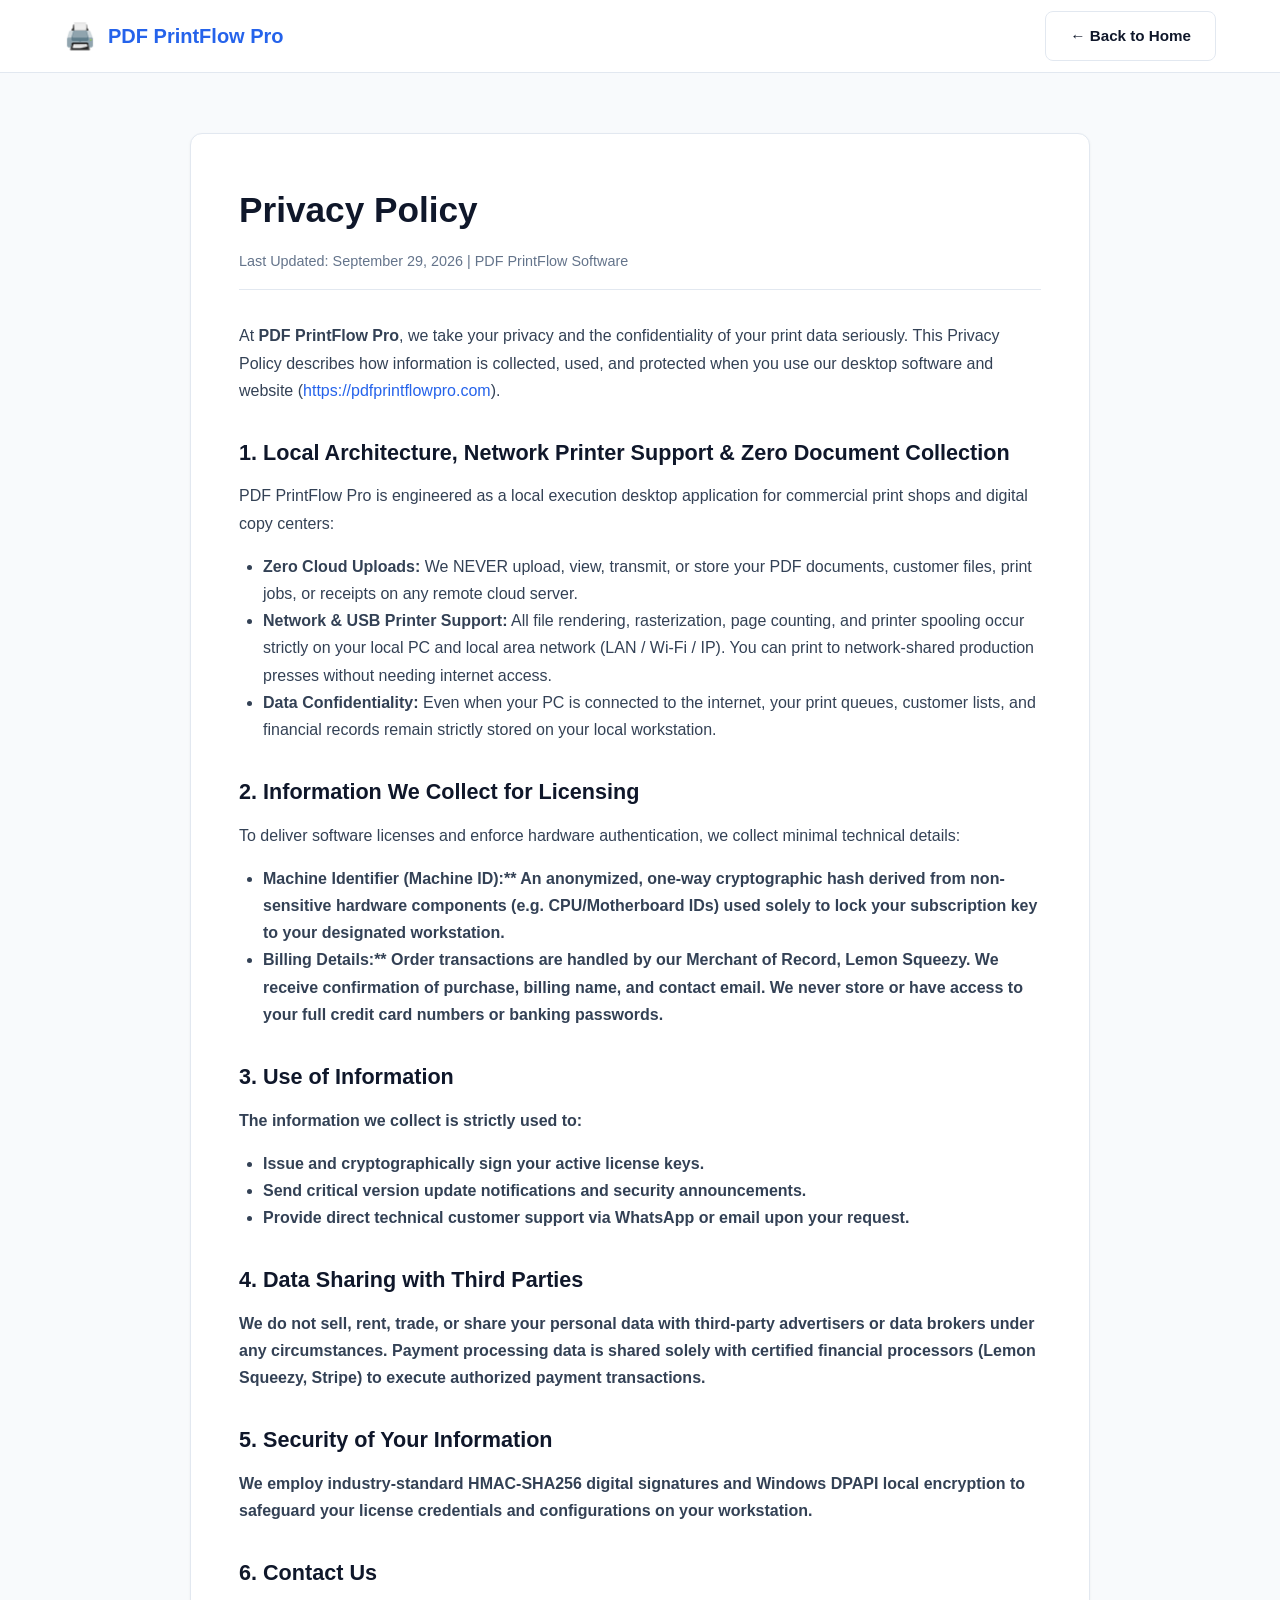
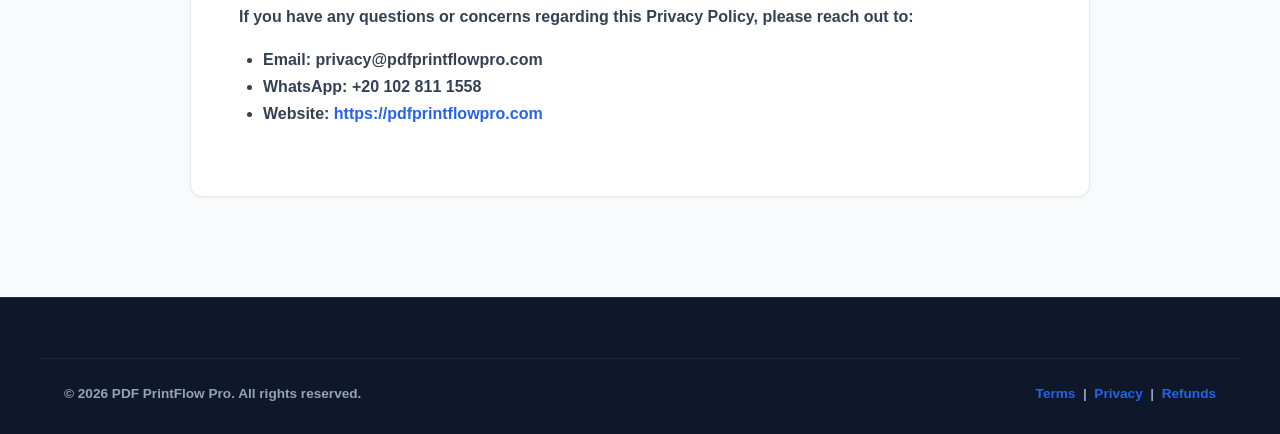
==== privacy.html @ ec48138c "Add files via upload" ====
<!DOCTYPE html>
<html lang="en">
<head>
    <meta charset="UTF-8">
    <meta name="viewport" content="width=device-width, initial-scale=1.0">
    <title>Privacy Policy - PDF PrintFlow Pro</title>
    <link rel="stylesheet" href="style.css">
    <link rel="icon" type="image/x-icon" href="Assets/app_icon.ico">
</head>
<body>

    <header class="header">
        <div class="container navbar">
            <a href="index.html" class="brand">
                <span class="brand-icon">🖨️</span>
                <span>PDF PrintFlow Pro</span>
            </a>
            <div class="nav-actions">
                <a href="index.html" class="btn btn-outline">← Back to Home</a>
            </div>
        </div>
    </header>

    <main class="legal-page">
        <div class="container">
            <div class="legal-box">
                <h1>Privacy Policy</h1>
                <div class="meta-date">Last Updated: September 29, 2026 | PDF PrintFlow Software</div>

                <p>At <strong>PDF PrintFlow Pro</strong>, we take your privacy and the confidentiality of your print data seriously. This Privacy Policy describes how information is collected, used, and protected when you use our desktop software and website (<a href="https://pdfprintflowpro.com">https://pdfprintflowpro.com</a>).</p>

                <h2>1. Local Architecture, Network Printer Support & Zero Document Collection</h2>
                <p>PDF PrintFlow Pro is engineered as a local execution desktop application for commercial print shops and digital copy centers:</p>
                <ul>
                    <li><strong>Zero Cloud Uploads:</strong> We NEVER upload, view, transmit, or store your PDF documents, customer files, print jobs, or receipts on any remote cloud server.</li>
                    <li><strong>Network & USB Printer Support:</strong> All file rendering, rasterization, page counting, and printer spooling occur strictly on your local PC and local area network (LAN / Wi-Fi / IP). You can print to network-shared production presses without needing internet access.</li>
                    <li><strong>Data Confidentiality:</strong> Even when your PC is connected to the internet, your print queues, customer lists, and financial records remain strictly stored on your local workstation.</li>
                </ul>

                <h2>2. Information We Collect for Licensing</h2>
                <p>To deliver software licenses and enforce hardware authentication, we collect minimal technical details:</p>
                <ul>
                    <li><strong>Machine Identifier (Machine ID):** An anonymized, one-way cryptographic hash derived from non-sensitive hardware components (e.g. CPU/Motherboard IDs) used solely to lock your subscription key to your designated workstation.</li>
                    <li><strong>Billing Details:** Order transactions are handled by our Merchant of Record, <strong>Lemon Squeezy</strong>. We receive confirmation of purchase, billing name, and contact email. We never store or have access to your full credit card numbers or banking passwords.</li>
                </ul>

                <h2>3. Use of Information</h2>
                <p>The information we collect is strictly used to:</p>
                <ul>
                    <li>Issue and cryptographically sign your active license keys.</li>
                    <li>Send critical version update notifications and security announcements.</li>
                    <li>Provide direct technical customer support via WhatsApp or email upon your request.</li>
                </ul>

                <h2>4. Data Sharing with Third Parties</h2>
                <p>We do not sell, rent, trade, or share your personal data with third-party advertisers or data brokers under any circumstances. Payment processing data is shared solely with certified financial processors (Lemon Squeezy, Stripe) to execute authorized payment transactions.</p>

                <h2>5. Security of Your Information</h2>
                <p>We employ industry-standard HMAC-SHA256 digital signatures and Windows DPAPI local encryption to safeguard your license credentials and configurations on your workstation.</p>

                <h2>6. Contact Us</h2>
                <p>If you have any questions or concerns regarding this Privacy Policy, please reach out to:</p>
                <ul>
                    <li><strong>Email:</strong> privacy@pdfprintflowpro.com</li>
                    <li><strong>WhatsApp:</strong> +20 102 811 1558</li>
                    <li><strong>Website:</strong> <a href="https://pdfprintflowpro.com">https://pdfprintflowpro.com</a></li>
                </ul>
            </div>
        </div>
    </main>

    <footer class="footer">
        <div class="container footer-bottom">
            <div>© 2026 PDF PrintFlow Pro. All rights reserved.</div>
            <div>
                <a href="terms.html">Terms</a> &nbsp;|&nbsp; 
                <a href="privacy.html">Privacy</a> &nbsp;|&nbsp; 
                <a href="refund.html">Refunds</a>
            </div>
        </div>
    </footer>

</body>
</html>
---- style.css ----
:root {
    --primary: #2563eb;
    --primary-dark: #1d4ed8;
    --primary-light: #eff6ff;
    --secondary: #0f172a;
    --accent: #10b981;
    --accent-dark: #059669;
    --text-main: #0f172a;
    --text-muted: #64748b;
    --border-color: #e2e8f0;
    --bg-light: #f8fafc;
    --card-bg: #ffffff;
    --shadow-sm: 0 1px 3px rgba(0, 0, 0, 0.05);
    --shadow-md: 0 4px 6px -1px rgba(0, 0, 0, 0.08), 0 2px 4px -2px rgba(0, 0, 0, 0.05);
    --shadow-xl: 0 20px 25px -5px rgba(0, 0, 0, 0.08), 0 8px 10px -6px rgba(0, 0, 0, 0.04);
    --radius-sm: 8px;
    --radius-md: 12px;
    --radius-lg: 20px;
    --transition: all 0.25s ease-in-out;
}

* {
    box-sizing: border-box;
    margin: 0;
    padding: 0;
}

body {
    font-family: -apple-system, BlinkMacSystemFont, "Segoe UI", Roboto, "Helvetica Neue", Arial, sans-serif;
    color: var(--text-main);
    background-color: var(--bg-light);
    line-height: 1.6;
    overflow-x: hidden;
}

html[lang="ar"] body {
    font-family: "Segoe UI", Tahoma, Geneva, Verdana, sans-serif;
    direction: rtl;
    text-align: right;
}

a {
    color: var(--primary);
    text-decoration: none;
    transition: var(--transition);
}

a:hover {
    color: var(--primary-dark);
}

.container {
    max-width: 1200px;
    margin: 0 auto;
    padding: 0 24px;
}

/* Header & Nav */
.header {
    position: sticky;
    top: 0;
    z-index: 1000;
    background: rgba(255, 255, 255, 0.92);
    backdrop-filter: blur(12px);
    border-bottom: 1px solid var(--border-color);
}

.navbar {
    display: flex;
    justify-content: space-between;
    align-items: center;
    height: 72px;
}

.brand {
    display: flex;
    align-items: center;
    gap: 12px;
    font-weight: 800;
    font-size: 1.25rem;
    color: var(--secondary);
}

.brand-icon {
    font-size: 1.6rem;
}

.brand span {
    color: var(--primary);
}

.nav-links {
    display: flex;
    align-items: center;
    gap: 28px;
    list-style: none;
}

.nav-links a {
    color: #475569;
    font-weight: 600;
    font-size: 0.95rem;
}

.nav-links a:hover {
    color: var(--primary);
}

.nav-actions {
    display: flex;
    align-items: center;
    gap: 16px;
}

.lang-btn {
    background: var(--bg-light);
    border: 1px solid var(--border-color);
    padding: 8px 14px;
    border-radius: var(--radius-sm);
    font-size: 0.9rem;
    font-weight: 600;
    cursor: pointer;
    transition: var(--transition);
    display: flex;
    align-items: center;
    gap: 6px;
}

.lang-btn:hover {
    background: #e2e8f0;
}

/* Buttons */
.btn {
    display: inline-flex;
    align-items: center;
    justify-content: center;
    gap: 8px;
    padding: 12px 24px;
    font-size: 0.95rem;
    font-weight: 700;
    border-radius: var(--radius-sm);
    cursor: pointer;
    border: none;
    transition: var(--transition);
    text-align: center;
}

.btn-primary {
    background: var(--primary);
    color: #ffffff !important;
    box-shadow: 0 4px 14px rgba(37, 99, 235, 0.35);
}

.btn-primary:hover {
    background: var(--primary-dark);
    transform: translateY(-1px);
    box-shadow: 0 6px 18px rgba(37, 99, 235, 0.45);
}

.btn-success {
    background: var(--accent);
    color: #ffffff !important;
}

.btn-success:hover {
    background: var(--accent-dark);
}

.btn-outline {
    background: transparent;
    border: 1px solid var(--border-color);
    color: var(--text-main);
}

.btn-outline:hover {
    background: #f1f5f9;
}

.btn-lg {
    padding: 16px 32px;
    font-size: 1.05rem;
    border-radius: var(--radius-md);
}

/* Hero Section */
.hero {
    padding: 72px 0 60px;
    text-align: center;
    position: relative;
}

.hero-badge {
    display: inline-flex;
    align-items: center;
    gap: 8px;
    background: var(--primary-light);
    color: var(--primary);
    border: 1px solid #bfdbfe;
    padding: 6px 16px;
    border-radius: 9999px;
    font-size: 0.85rem;
    font-weight: 700;
    margin-bottom: 24px;
}

.hero h1 {
    font-size: 3.2rem;
    line-height: 1.15;
    font-weight: 900;
    color: var(--secondary);
    max-width: 900px;
    margin: 0 auto 20px;
    letter-spacing: -0.02em;
}

.hero h1 span {
    background: linear-gradient(135deg, #2563eb, #1d4ed8);
    -webkit-background-clip: text;
    -webkit-text-fill-color: transparent;
}

.hero-subtitle {
    font-size: 1.25rem;
    color: var(--text-muted);
    max-width: 740px;
    margin: 0 auto 36px;
}

.hero-cta {
    display: flex;
    justify-content: center;
    align-items: center;
    gap: 16px;
    margin-bottom: 30px;
    flex-wrap: wrap;
}

.trust-badges {
    display: flex;
    justify-content: center;
    align-items: center;
    gap: 24px;
    font-size: 0.88rem;
    color: #475569;
    flex-wrap: wrap;
}

.trust-item {
    display: flex;
    align-items: center;
    gap: 6px;
}

/* App Mockup Preview */
.mockup-wrapper {
    margin-top: 50px;
    position: relative;
    border-radius: var(--radius-lg);
    box-shadow: var(--shadow-xl);
    border: 1px solid var(--border-color);
    background: #0f172a;
    overflow: hidden;
}

.mockup-header {
    background: #1e293b;
    padding: 12px 18px;
    display: flex;
    align-items: center;
    gap: 8px;
    border-bottom: 1px solid #334155;
}

.circle {
    width: 11px;
    height: 11px;
    border-radius: 50%;
}
.circle.red { background: #ef4444; }
.circle.yellow { background: #f59e0b; }
.circle.green { background: #10b981; }

.mockup-title {
    color: #94a3b8;
    font-size: 0.82rem;
    font-weight: 600;
    margin-left: 8px;
}

.mockup-body {
    background: #090d16;
    padding: 24px;
    color: #e2e8f0;
}

.mockup-stats {
    display: grid;
    grid-template-columns: repeat(4, 1fr);
    gap: 16px;
    margin-bottom: 20px;
}

.stat-box {
    background: #1e293b;
    border: 1px solid #334155;
    border-radius: var(--radius-sm);
    padding: 14px;
    text-align: left;
}

html[lang="ar"] .stat-box {
    text-align: right;
}

.stat-box .title {
    font-size: 0.75rem;
    color: #94a3b8;
    text-transform: uppercase;
}

.stat-box .val {
    font-size: 1.4rem;
    font-weight: 800;
    color: #38bdf8;
    margin-top: 4px;
}

.stat-box .val.green { color: #4ade80; }
.stat-box .val.purple { color: #c084fc; }

.mockup-table {
    width: 100%;
    border-collapse: collapse;
    font-size: 0.85rem;
    background: #131c2e;
    border-radius: var(--radius-sm);
    overflow: hidden;
}

.mockup-table th, .mockup-table td {
    padding: 12px 16px;
    text-align: left;
    border-bottom: 1px solid #1e293b;
}

html[lang="ar"] .mockup-table th, html[lang="ar"] .mockup-table td {
    text-align: right;
}

.mockup-table th {
    background: #1e293b;
    color: #94a3b8;
    font-weight: 600;
}

.badge-status {
    display: inline-block;
    padding: 3px 8px;
    border-radius: 4px;
    font-size: 0.75rem;
    font-weight: 700;
    background: rgba(16, 185, 129, 0.15);
    color: #34d399;
}

/* Features Section */
.section {
    padding: 90px 0;
}

.section-light {
    background: #ffffff;
    border-top: 1px solid var(--border-color);
    border-bottom: 1px solid var(--border-color);
}

.section-header {
    text-align: center;
    max-width: 720px;
    margin: 0 auto 60px;
}

.section-tag {
    color: var(--primary);
    font-weight: 800;
    font-size: 0.88rem;
    text-transform: uppercase;
    letter-spacing: 0.05em;
    margin-bottom: 12px;
}

.section-title {
    font-size: 2.3rem;
    font-weight: 800;
    color: var(--secondary);
    margin-bottom: 16px;
}

.section-desc {
    color: var(--text-muted);
    font-size: 1.1rem;
}

.features-grid {
    display: grid;
    grid-template-columns: repeat(3, 1fr);
    gap: 28px;
}

.feature-card {
    background: var(--card-bg);
    border: 1px solid var(--border-color);
    border-radius: var(--radius-md);
    padding: 32px 28px;
    transition: var(--transition);
    box-shadow: var(--shadow-sm);
}

.feature-card:hover {
    transform: translateY(-4px);
    box-shadow: var(--shadow-md);
    border-color: #cbd5e1;
}

.feature-icon {
    width: 52px;
    height: 52px;
    border-radius: 12px;
    background: var(--primary-light);
    color: var(--primary);
    display: flex;
    align-items: center;
    justify-content: center;
    font-size: 1.6rem;
    margin-bottom: 20px;
}

.feature-card h3 {
    font-size: 1.25rem;
    font-weight: 700;
    color: var(--secondary);
    margin-bottom: 10px;
}

.feature-card p {
    color: var(--text-muted);
    font-size: 0.95rem;
    line-height: 1.6;
}

/* Pricing Section */
.pricing-section {
    background: var(--bg-light);
    padding: 90px 0;
}

.pricing-toggle-wrap {
    display: flex;
    justify-content: center;
    align-items: center;
    gap: 12px;
    margin-bottom: 48px;
}

.toggle-label {
    font-weight: 700;
    font-size: 1rem;
    cursor: pointer;
    color: var(--text-muted);
}

.toggle-label.active {
    color: var(--secondary);
}

.save-badge {
    background: #dcfce7;
    color: #15803d;
    font-size: 0.78rem;
    font-weight: 800;
    padding: 3px 8px;
    border-radius: 9999px;
}

.switch {
    position: relative;
    display: inline-block;
    width: 54px;
    height: 28px;
}

.switch input {
    opacity: 0;
    width: 0;
    height: 0;
}

.slider {
    position: absolute;
    cursor: pointer;
    top: 0; left: 0; right: 0; bottom: 0;
    background-color: #cbd5e1;
    transition: .3s;
    border-radius: 34px;
}

.slider:before {
    position: absolute;
    content: "";
    height: 20px;
    width: 20px;
    left: 4px;
    bottom: 4px;
    background-color: white;
    transition: .3s;
    border-radius: 50%;
}

input:checked + .slider {
    background-color: var(--primary);
}

input:checked + .slider:before {
    transform: translateX(26px);
}

.pricing-grid {
    display: grid;
    grid-template-columns: repeat(2, 1fr);
    gap: 32px;
    max-width: 900px;
    margin: 0 auto;
}

.pricing-card {
    background: var(--card-bg);
    border: 1px solid var(--border-color);
    border-radius: var(--radius-lg);
    padding: 40px 36px;
    position: relative;
    box-shadow: var(--shadow-sm);
    display: flex;
    flex-direction: column;
}

.pricing-card.featured {
    border: 2px solid var(--primary);
    box-shadow: 0 10px 30px rgba(37, 99, 235, 0.12);
}

.card-badge {
    position: absolute;
    top: -14px;
    left: 50%;
    transform: translateX(-50%);
    background: var(--primary);
    color: #ffffff;
    font-weight: 800;
    font-size: 0.8rem;
    padding: 4px 16px;
    border-radius: 9999px;
    text-transform: uppercase;
}

.plan-name {
    font-size: 1.4rem;
    font-weight: 800;
    color: var(--secondary);
    margin-bottom: 6px;
}

.plan-desc {
    color: var(--text-muted);
    font-size: 0.92rem;
    margin-bottom: 24px;
}

.plan-price {
    display: flex;
    align-items: baseline;
    gap: 4px;
    margin-bottom: 6px;
}

.plan-price .amount {
    font-size: 3rem;
    font-weight: 900;
    color: var(--secondary);
}

.plan-price .period {
    color: var(--text-muted);
    font-weight: 600;
}

.regional-price {
    font-size: 0.95rem;
    font-weight: 700;
    color: #059669;
    margin-bottom: 24px;
}

.plan-features {
    list-style: none;
    margin: 24px 0 32px;
    flex-grow: 1;
}

.plan-features li {
    display: flex;
    align-items: center;
    gap: 10px;
    font-size: 0.95rem;
    color: #334155;
    margin-bottom: 14px;
}

.plan-features li .check {
    color: #10b981;
    font-weight: 800;
}

/* FAQ Section */
.faq-wrap {
    max-width: 800px;
    margin: 0 auto;
}

.faq-item {
    background: #ffffff;
    border: 1px solid var(--border-color);
    border-radius: var(--radius-sm);
    margin-bottom: 16px;
    overflow: hidden;
}

.faq-question {
    padding: 18px 24px;
    font-weight: 700;
    font-size: 1.05rem;
    cursor: pointer;
    display: flex;
    justify-content: space-between;
    align-items: center;
    background: #ffffff;
}

.faq-question:hover {
    background: #f8fafc;
}

.faq-answer {
    padding: 0 24px 20px;
    color: var(--text-muted);
    font-size: 0.95rem;
    line-height: 1.6;
    display: none;
}

.faq-item.active .faq-answer {
    display: block;
}

.faq-arrow {
    display: inline-block;
    transition: transform 0.25s ease;
    font-size: 0.85rem;
}

.faq-item.active .faq-arrow {
    transform: rotate(180deg);
}

/* Legal Pages Styling (Terms, Privacy, Refund) */
.legal-page {
    padding: 60px 0 100px;
}

.legal-box {
    background: #ffffff;
    border: 1px solid var(--border-color);
    border-radius: var(--radius-md);
    padding: 48px;
    box-shadow: var(--shadow-sm);
    max-width: 900px;
    margin: 0 auto;
}

.legal-box h1 {
    font-size: 2.2rem;
    font-weight: 900;
    margin-bottom: 12px;
    color: var(--secondary);
}

.legal-box .meta-date {
    color: var(--text-muted);
    font-size: 0.9rem;
    margin-bottom: 32px;
    border-bottom: 1px solid var(--border-color);
    padding-bottom: 16px;
}

.legal-box h2 {
    font-size: 1.35rem;
    font-weight: 800;
    color: var(--secondary);
    margin: 32px 0 12px;
}

.legal-box p {
    color: #334155;
    font-size: 1rem;
    line-height: 1.7;
    margin-bottom: 16px;
}

.legal-box ul {
    margin: 12px 0 20px 24px;
    color: #334155;
    line-height: 1.7;
}

html[lang="ar"] .legal-box ul {
    margin: 12px 24px 20px 0;
}

/* Footer */
.footer {
    background: #0f172a;
    color: #94a3b8;
    padding: 60px 0 30px;
    border-top: 1px solid #1e293b;
}

.footer-grid {
    display: grid;
    grid-template-columns: 2fr 1fr 1fr 1fr;
    gap: 48px;
    margin-bottom: 48px;
}

.footer-brand h3 {
    color: #ffffff;
    font-size: 1.3rem;
    font-weight: 800;
    margin-bottom: 12px;
}

.footer-brand p {
    font-size: 0.9rem;
    line-height: 1.6;
    max-width: 320px;
}

.footer-col h4 {
    color: #ffffff;
    font-size: 0.95rem;
    font-weight: 700;
    margin-bottom: 18px;
    text-transform: uppercase;
}

.footer-col ul {
    list-style: none;
}

.footer-col ul li {
    margin-bottom: 10px;
}

.footer-col ul a {
    color: #94a3b8;
    font-size: 0.9rem;
}

.footer-col ul a:hover {
    color: #38bdf8;
}

.footer-bottom {
    border-top: 1px solid #1e293b;
    padding-top: 24px;
    display: flex;
    justify-content: space-between;
    align-items: center;
    font-size: 0.85rem;
}

/* WhatsApp Floating Button */
.whatsapp-float {
    position: fixed;
    bottom: 28px;
    right: 28px;
    background: #25d366;
    color: #ffffff !important;
    width: 60px;
    height: 60px;
    border-radius: 50%;
    display: flex;
    align-items: center;
    justify-content: center;
    font-size: 32px;
    box-shadow: 0 4px 16px rgba(37, 211, 102, 0.4);
    z-index: 9999;
    transition: var(--transition);
}

html[lang="ar"] .whatsapp-float {
    right: auto;
    left: 28px;
}

.whatsapp-float:hover {
    transform: scale(1.08);
}

/* Responsive */
@media (max-width: 992px) {
    .hero h1 { font-size: 2.5rem; }
    .features-grid { grid-template-columns: repeat(2, 1fr); }
    .pricing-grid { grid-template-columns: 1fr; }
    .footer-grid { grid-template-columns: 1fr 1fr; }
    .mockup-stats { grid-template-columns: repeat(2, 1fr); }
}

@media (max-width: 768px) {
    .nav-links { display: none; }
    .hero h1 { font-size: 2.1rem; }
    .features-grid { grid-template-columns: 1fr; }
    .footer-grid { grid-template-columns: 1fr; }
    .legal-box { padding: 24px; }
    .mockup-body { padding: 14px; }
    .stat-box .val { font-size: 1.15rem; }
}
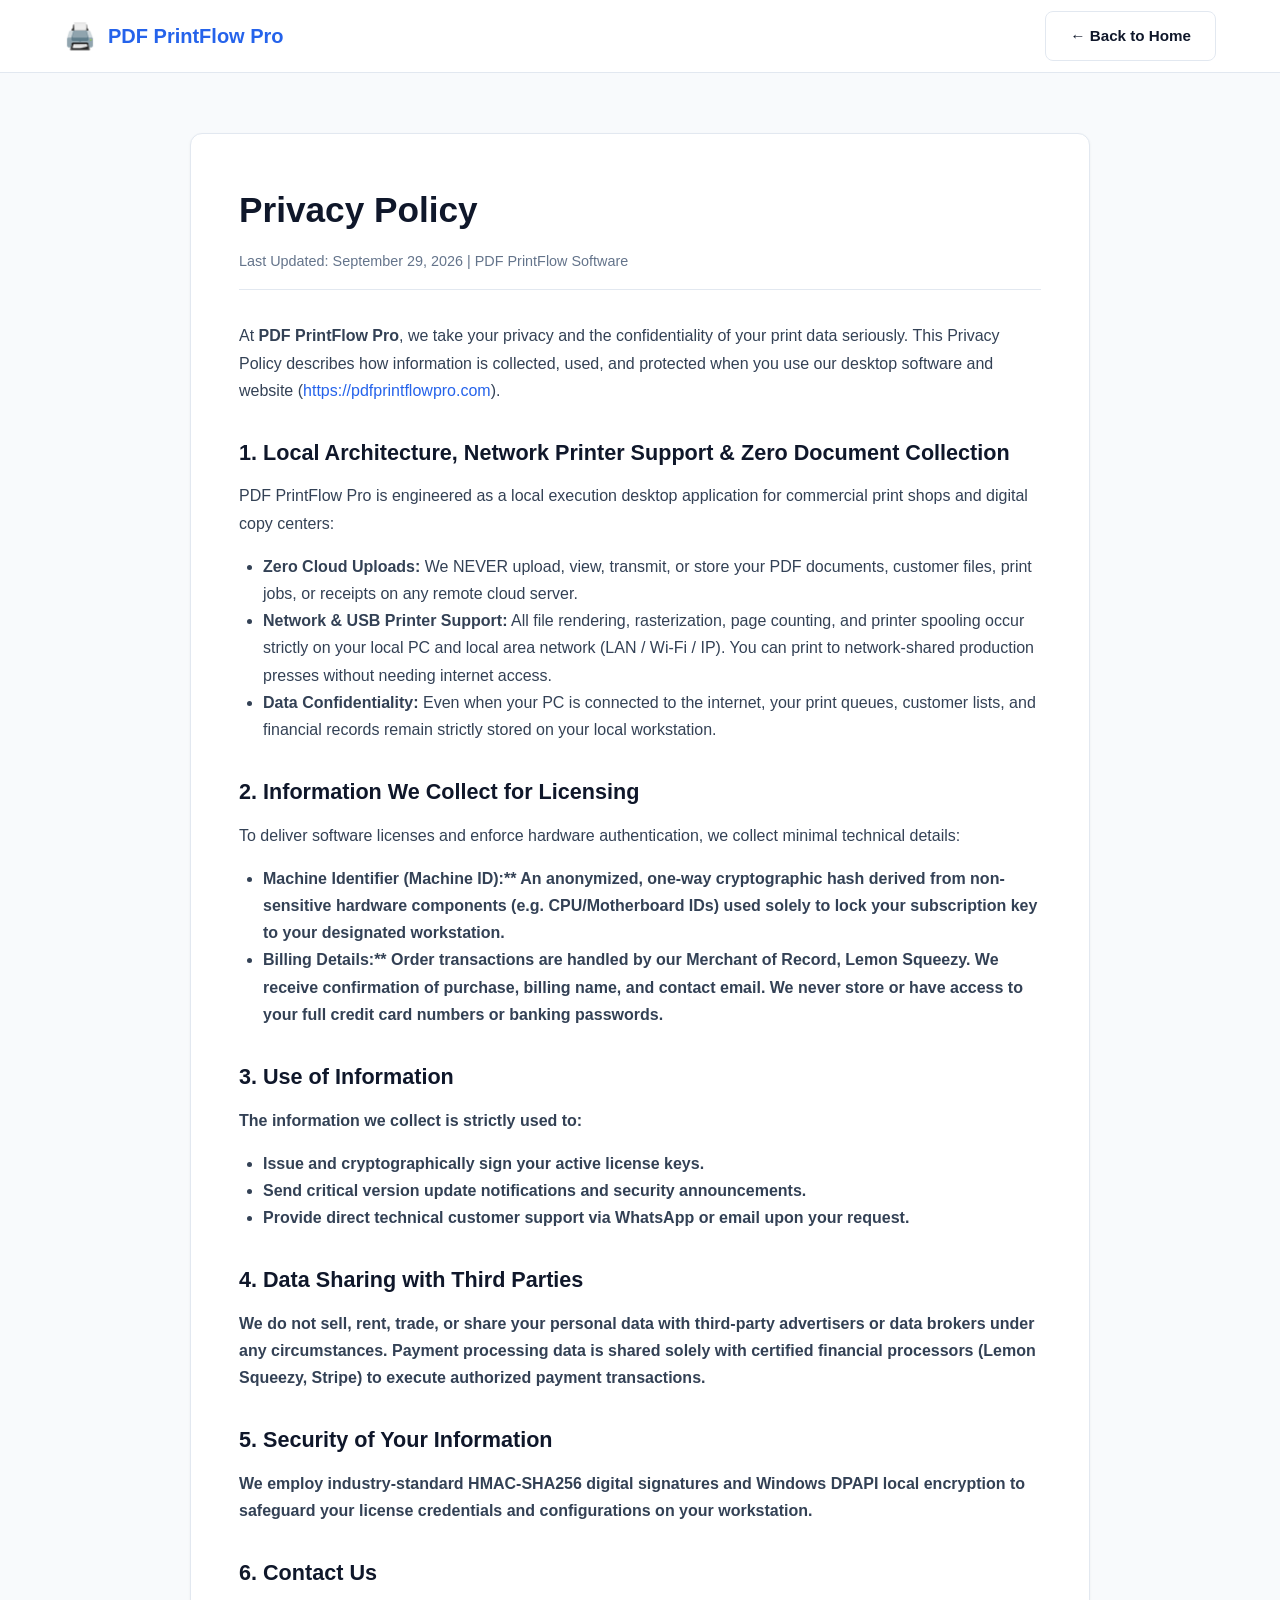
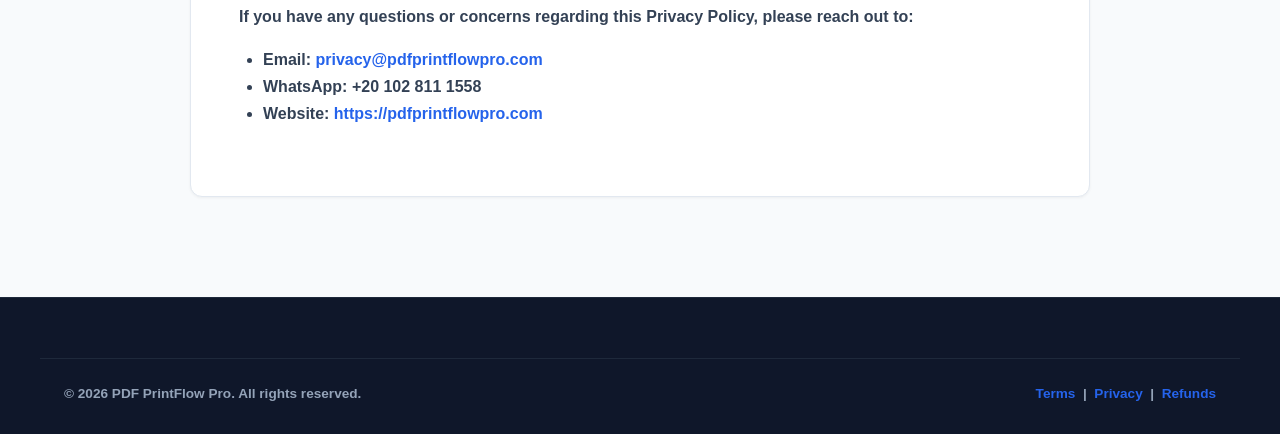
==== commit 7de4ba63: "Add files via upload" ====
--- a/privacy.html
+++ b/privacy.html
@@ -61,7 +61,7 @@
                 <h2>6. Contact Us</h2>
                 <p>If you have any questions or concerns regarding this Privacy Policy, please reach out to:</p>
                 <ul>
-                    <li><strong>Email:</strong> privacy@pdfprintflowpro.com</li>
+                    <li><strong>Email:</strong> <a href="mailto:maheralkady@gmail.com?subject=Privacy%20Inquiry%20-%20PDF%20PrintFlow%20Pro">privacy@pdfprintflowpro.com</a></li>
                     <li><strong>WhatsApp:</strong> +20 102 811 1558</li>
                     <li><strong>Website:</strong> <a href="https://pdfprintflowpro.com">https://pdfprintflowpro.com</a></li>
                 </ul>
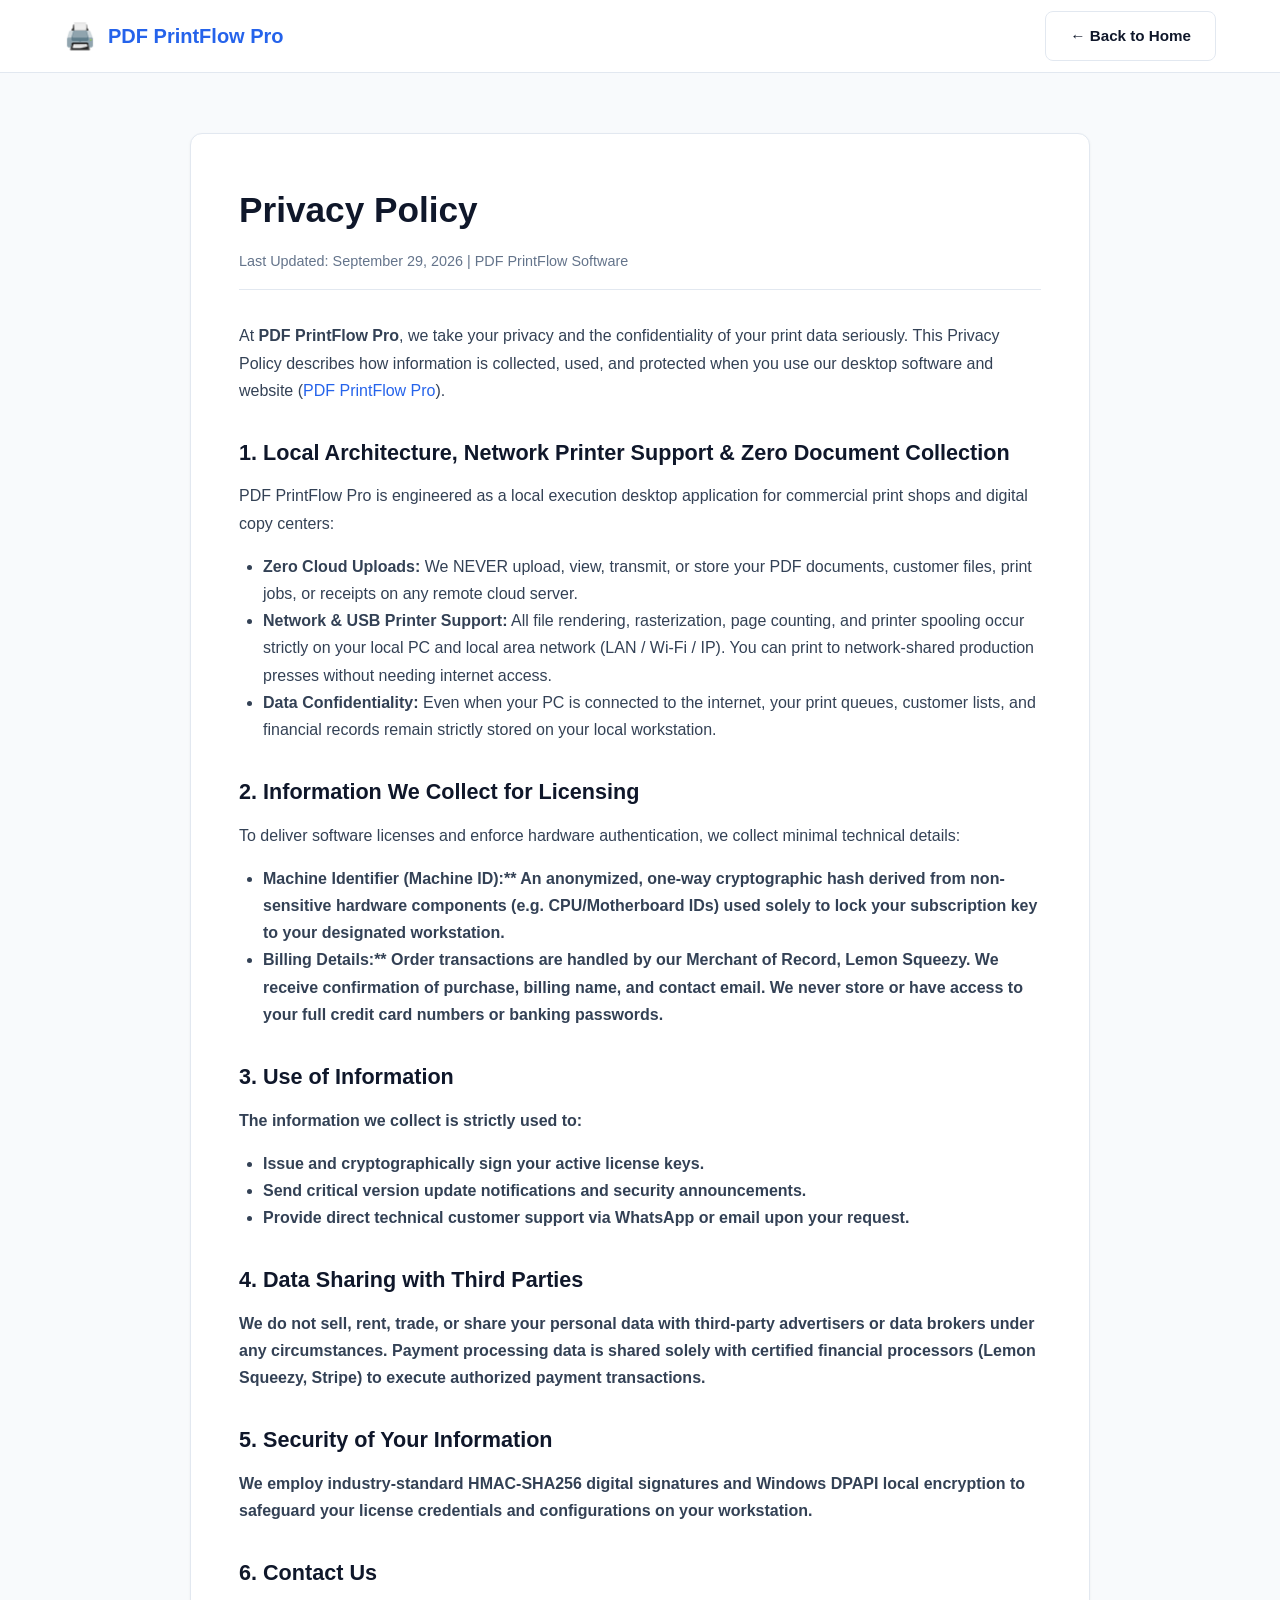
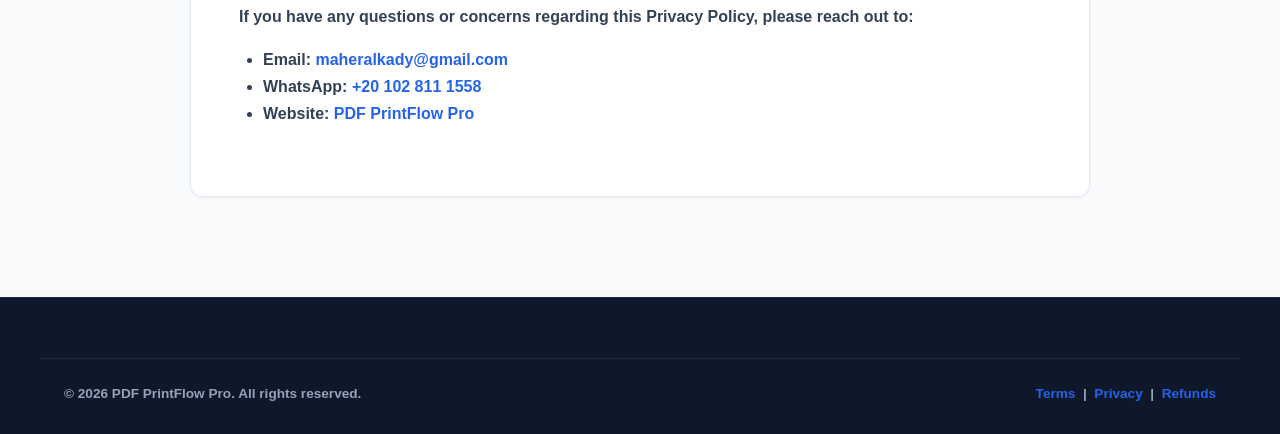
==== commit 4e29838e: "Add files via upload" ====
--- a/privacy.html
+++ b/privacy.html
@@ -27,7 +27,7 @@
                 <h1>Privacy Policy</h1>
                 <div class="meta-date">Last Updated: September 29, 2026 | PDF PrintFlow Software</div>
 
-                <p>At <strong>PDF PrintFlow Pro</strong>, we take your privacy and the confidentiality of your print data seriously. This Privacy Policy describes how information is collected, used, and protected when you use our desktop software and website (<a href="https://pdfprintflowpro.com">https://pdfprintflowpro.com</a>).</p>
+                <p>At <strong>PDF PrintFlow Pro</strong>, we take your privacy and the confidentiality of your print data seriously. This Privacy Policy describes how information is collected, used, and protected when you use our desktop software and website (<a href="index.html">PDF PrintFlow Pro</a>).</p>
 
                 <h2>1. Local Architecture, Network Printer Support & Zero Document Collection</h2>
                 <p>PDF PrintFlow Pro is engineered as a local execution desktop application for commercial print shops and digital copy centers:</p>
@@ -61,9 +61,9 @@
                 <h2>6. Contact Us</h2>
                 <p>If you have any questions or concerns regarding this Privacy Policy, please reach out to:</p>
                 <ul>
-                    <li><strong>Email:</strong> <a href="mailto:maheralkady@gmail.com?subject=Privacy%20Inquiry%20-%20PDF%20PrintFlow%20Pro">privacy@pdfprintflowpro.com</a></li>
-                    <li><strong>WhatsApp:</strong> +20 102 811 1558</li>
-                    <li><strong>Website:</strong> <a href="https://pdfprintflowpro.com">https://pdfprintflowpro.com</a></li>
+                    <li><strong>Email:</strong> <a href="mailto:maheralkady@gmail.com?subject=Privacy%20Inquiry%20-%20PDF%20PrintFlow%20Pro">maheralkady@gmail.com</a></li>
+                    <li><strong>WhatsApp:</strong> <a href="https://wa.me/201028111558?text=Hello%2C%20privacy%20inquiry%20for%20PDF%20PrintFlow%20Pro" target="_blank" rel="noopener">+20 102 811 1558</a></li>
+                    <li><strong>Website:</strong> <a href="index.html">PDF PrintFlow Pro</a></li>
                 </ul>
             </div>
         </div>
--- a/style.css
+++ b/style.css
@@ -830,8 +830,31 @@
     .hero h1 { font-size: 2.1rem; }
     .features-grid { grid-template-columns: 1fr; }
     .footer-grid { grid-template-columns: 1fr; }
-    .legal-box { padding: 24px; }
-    .mockup-body { padding: 14px; }
     .stat-box .val { font-size: 1.15rem; }
 }
 
+/* Toast Notification */
+.toast-notice {
+    position: fixed;
+    bottom: 30px;
+    left: 50%;
+    transform: translateX(-50%) translateY(20px);
+    background: #0f172a;
+    color: #ffffff;
+    padding: 14px 24px;
+    border-radius: 8px;
+    box-shadow: 0 10px 25px rgba(0,0,0,0.25);
+    font-size: 0.95rem;
+    font-weight: 600;
+    opacity: 0;
+    pointer-events: none;
+    transition: all 0.3s ease;
+    z-index: 10000;
+}
+.toast-notice.show {
+    opacity: 1;
+    transform: translateX(-50%) translateY(0);
+}
+
+
+
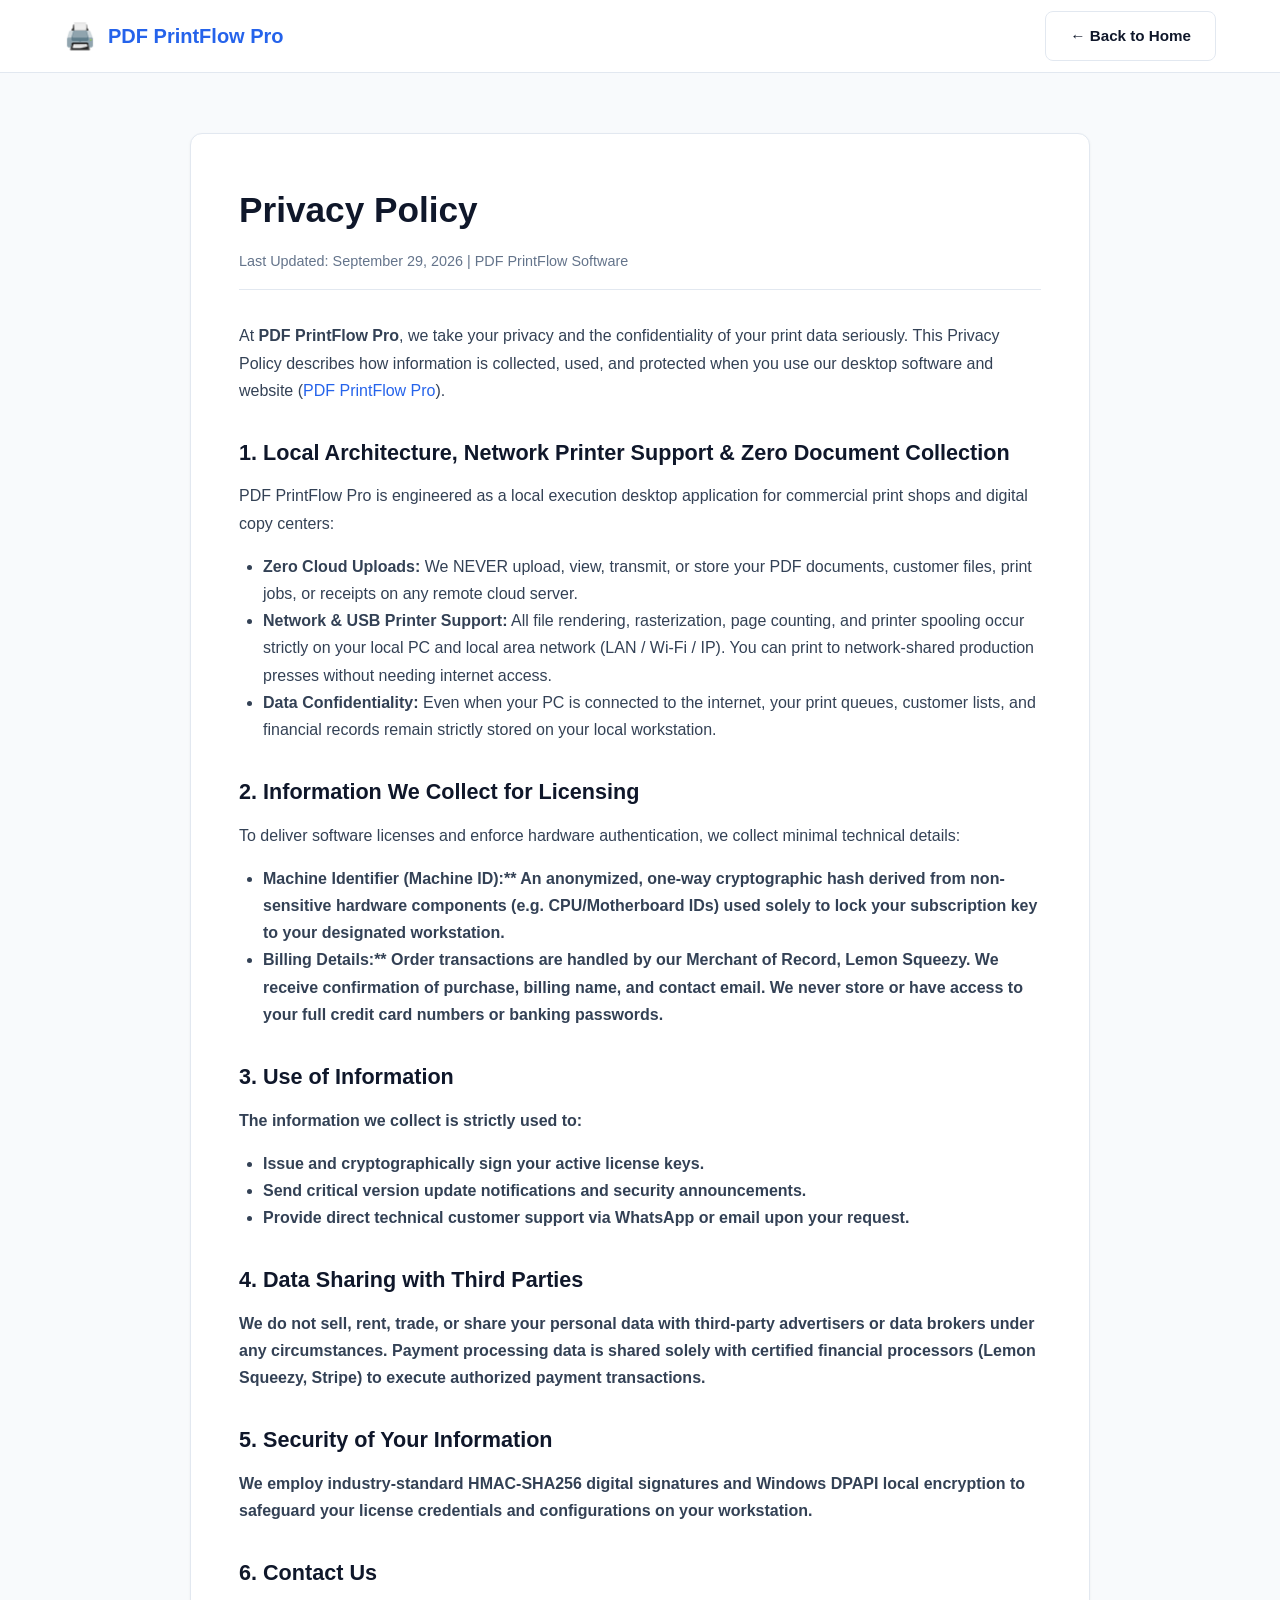
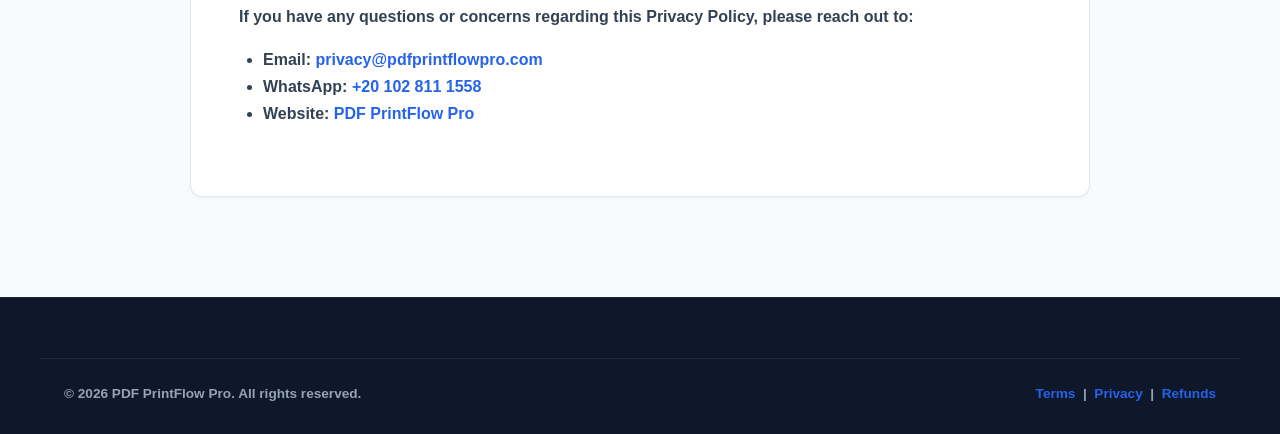
==== commit 56e4e43c: "Add files via upload" ====
--- a/privacy.html
+++ b/privacy.html
@@ -61,7 +61,7 @@
                 <h2>6. Contact Us</h2>
                 <p>If you have any questions or concerns regarding this Privacy Policy, please reach out to:</p>
                 <ul>
-                    <li><strong>Email:</strong> <a href="mailto:maheralkady@gmail.com?subject=Privacy%20Inquiry%20-%20PDF%20PrintFlow%20Pro">maheralkady@gmail.com</a></li>
+                    <li><strong>Email:</strong> <a href="https://mail.google.com/mail/?view=cm&fs=1&to=maheralkady@gmail.com&su=Privacy%20Inquiry%20-%20PDF%20PrintFlow%20Pro" target="_blank" rel="noopener">privacy@pdfprintflowpro.com</a></li>
                     <li><strong>WhatsApp:</strong> <a href="https://wa.me/201028111558?text=Hello%2C%20privacy%20inquiry%20for%20PDF%20PrintFlow%20Pro" target="_blank" rel="noopener">+20 102 811 1558</a></li>
                     <li><strong>Website:</strong> <a href="index.html">PDF PrintFlow Pro</a></li>
                 </ul>
